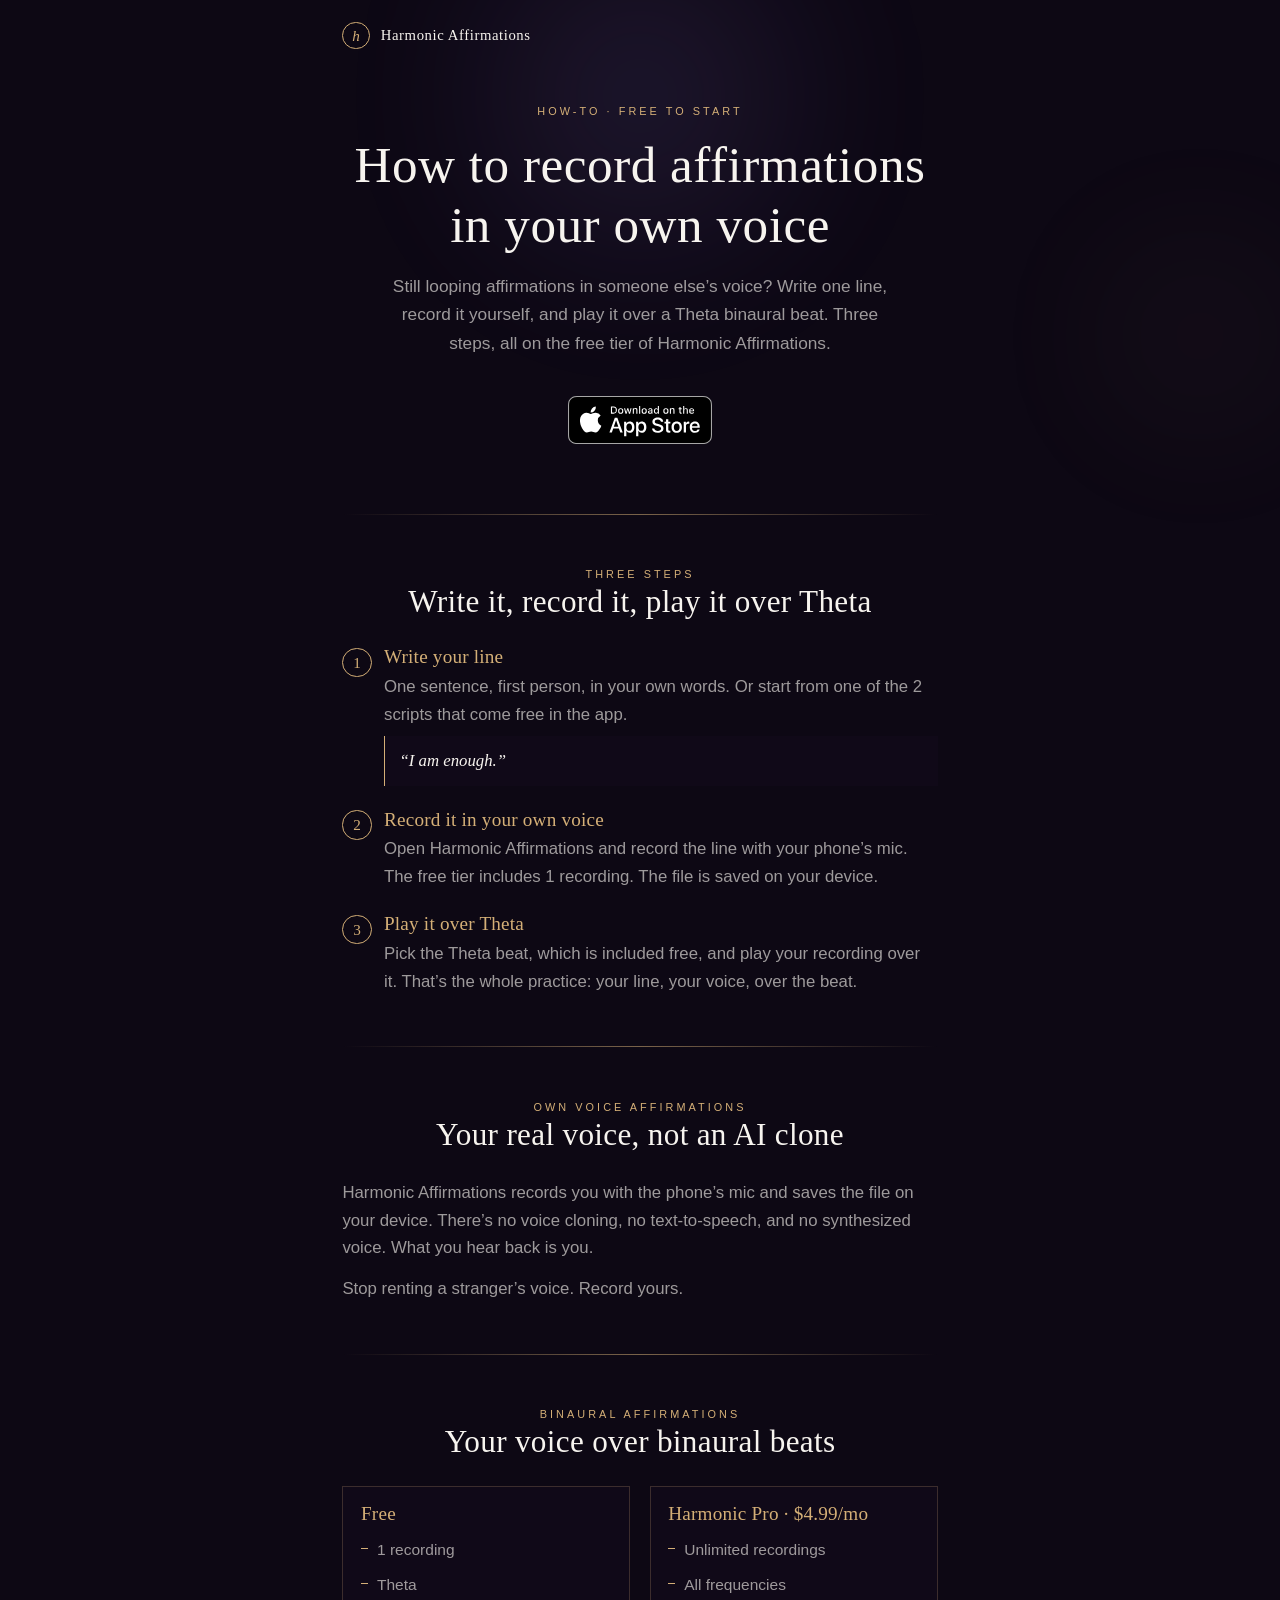
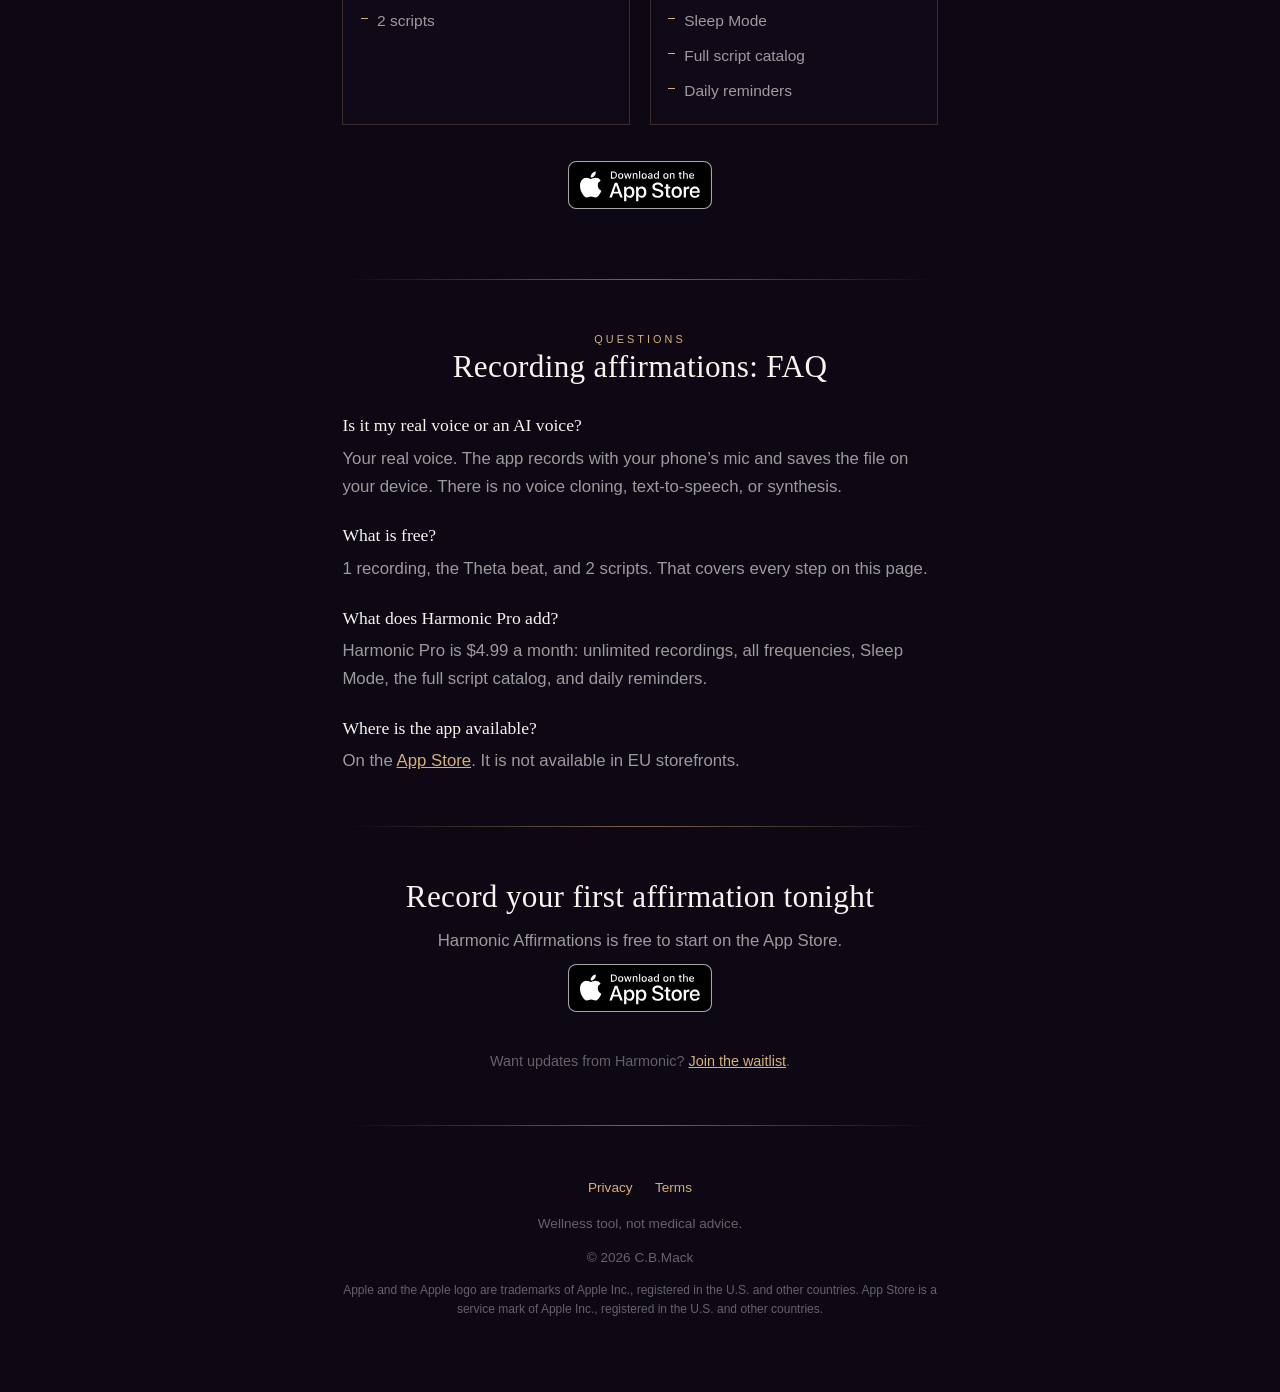
==== record-affirmations/index.html @ 3882a12c "Add record-affirmations how-to landing page. Static page for recording your own affirmations over a " ====
<!DOCTYPE html>
<!--
  Test 3 SEO landing page (round 2). READY FOR CHRIS PUBLISH OK.
  Provider token pt=128804235 wired; Apple badge SVG present; Terra PASS (remove totalTime already applied).
  Location: harmonic-legal /record-affirmations/
  -> https://vwnbhwgcs9-stack.github.io/harmonic-legal/record-affirmations/
  Wording: "play it over Theta" stays until Luna confirms looping.
-->
<html lang="en">
<head>
  <meta charset="utf-8" />
  <meta name="viewport" content="width=device-width, initial-scale=1" />
  <meta name="theme-color" content="#0d0814" />

  <title>How to Record Affirmations in Your Own Voice | Harmonic</title>
  <meta name="description" content="Write one affirmation, record it in your own voice, and play it over a Theta binaural beat. Free to start. Your real voice, not an AI clone." />

  <!-- URL confirmed by Chris, Oct 15 2026 -->
  <link rel="canonical" href="https://vwnbhwgcs9-stack.github.io/harmonic-legal/record-affirmations/" />

  <!-- Smart App Banner (Safari on iPhone). Campaign tokens via affiliate-data (pt from ASC). -->
  <meta name="apple-itunes-app" content="app-id=6763257281, affiliate-data=pt=128804235&amp;ct=web-lp1&amp;mt=8" />

  <!-- Open Graph -->
  <meta property="og:type" content="website" />
  <meta property="og:site_name" content="Harmonic Affirmations" />
  <meta property="og:title" content="How to record affirmations in your own voice" />
  <meta property="og:description" content="Write one line, record it in your own voice, play it over Theta. Free to start in Harmonic Affirmations on the App Store." />
  <meta property="og:url" content="https://vwnbhwgcs9-stack.github.io/harmonic-legal/record-affirmations/" />
  <!-- TODO before publishing: add a 1200x630 share image, then uncomment.
  <meta property="og:image" content="https://vwnbhwgcs9-stack.github.io/harmonic-legal/record-affirmations/assets/og-1200x630.png" />
  -->
  <meta name="twitter:card" content="summary" />

  <link rel="stylesheet" href="styles.css" />

  <script type="application/ld+json">
  {
    "@context": "https://schema.org",
    "@graph": [
      {
        "@type": "HowTo",
        "name": "How to record affirmations in your own voice",
        "description": "Write one affirmation, record it in your own voice, and play it over a Theta binaural beat in Harmonic Affirmations. All three steps are on the free tier.",
        "tool": [{ "@type": "HowToTool", "name": "Harmonic Affirmations (App Store)" }],
        "step": [
          {
            "@type": "HowToStep",
            "position": 1,
            "name": "Write your line",
            "text": "Write one affirmation in the first person, or start from one of the 2 scripts included free in the app.",
            "url": "https://vwnbhwgcs9-stack.github.io/harmonic-legal/record-affirmations/#step-write"
          },
          {
            "@type": "HowToStep",
            "position": 2,
            "name": "Record it in your own voice",
            "text": "Record the line with your phone's mic in Harmonic Affirmations. It records your real voice, not an AI clone, and the file is saved on your device. The free tier includes 1 recording.",
            "url": "https://vwnbhwgcs9-stack.github.io/harmonic-legal/record-affirmations/#step-record"
          },
          {
            "@type": "HowToStep",
            "position": 3,
            "name": "Play it over Theta",
            "text": "Play your recording over the Theta binaural beat, which is included on the free tier.",
            "url": "https://vwnbhwgcs9-stack.github.io/harmonic-legal/record-affirmations/#step-theta"
          }
        ]
      },
      {
        "@type": "FAQPage",
        "mainEntity": [
          {
            "@type": "Question",
            "name": "Is it my real voice or an AI voice?",
            "acceptedAnswer": { "@type": "Answer", "text": "Your real voice. Harmonic Affirmations records with your phone's mic and saves the file on your device. There is no voice cloning, text-to-speech, or synthesis." }
          },
          {
            "@type": "Question",
            "name": "What is free?",
            "acceptedAnswer": { "@type": "Answer", "text": "The free tier includes 1 recording, the Theta beat, and 2 scripts." }
          },
          {
            "@type": "Question",
            "name": "What does Harmonic Pro add?",
            "acceptedAnswer": { "@type": "Answer", "text": "Harmonic Pro is $4.99 a month. It adds unlimited recordings, all frequencies, Sleep Mode, the full script catalog, and daily reminders." }
          },
          {
            "@type": "Question",
            "name": "Where is the app available?",
            "acceptedAnswer": { "@type": "Answer", "text": "On the App Store. It is not available in EU storefronts." }
          }
        ]
      }
    ]
  }
  </script>
</head>
<body>
  <div class="atmosphere" aria-hidden="true">
    <div class="orb orb-a"></div>
    <div class="orb orb-b"></div>
  </div>

  <div class="wrap">
    <header class="top">
      <a class="mark" href="https://vwnbhwgcs9-stack.github.io/harmonic-legal/">
        <span class="mark-h">h</span>
        <span class="mark-name">Harmonic Affirmations</span>
      </a>
    </header>

    <main id="top">
      <section class="hero" aria-labelledby="page-title">
        <p class="kicker">How-to · free to start</p>
        <h1 id="page-title">How to record affirmations in your own voice</h1>
        <p class="lede">Still looping affirmations in someone else’s voice? Write one line, record it yourself, and play it over a Theta binaural beat. Three steps, all on the free tier of Harmonic Affirmations.</p>
        <a class="badge-link" href="https://apps.apple.com/us/app/harmonic-affirmations/id6763257281?pt=128804235&amp;ct=web-lp1&amp;mt=8" data-cta="badge-hero">
          <img src="assets/Download_on_the_App_Store_Badge.svg" alt="Download on the App Store" width="144" height="48" />
        </a>
      </section>

      <hr class="rule" />

      <section aria-labelledby="steps-heading">
        <div class="section-head">
          <p class="kicker">Three steps</p>
          <h2 id="steps-heading">Write it, record it, play it over Theta</h2>
        </div>
        <ol class="steps">
          <li id="step-write">
            <h3>Write your line</h3>
            <p>One sentence, first person, in your own words. Or start from one of the 2 scripts that come free in the app.</p>
            <span class="example">“I am enough.”</span>
          </li>
          <li id="step-record">
            <h3>Record it in your own voice</h3>
            <p>Open Harmonic Affirmations and record the line with your phone’s mic. The free tier includes 1 recording. The file is saved on your device.</p>
          </li>
          <li id="step-theta">
            <h3>Play it over Theta</h3>
            <p>Pick the Theta beat, which is included free, and play your recording over it. That’s the whole practice: your line, your voice, over the beat.</p>
          </li>
        </ol>
      </section>

      <hr class="rule" />

      <section aria-labelledby="own-voice-heading">
        <div class="section-head">
          <p class="kicker">Own voice affirmations</p>
          <h2 id="own-voice-heading">Your real voice, not an AI clone</h2>
        </div>
        <p>Harmonic Affirmations records you with the phone’s mic and saves the file on your device. There’s no voice cloning, no text-to-speech, and no synthesized voice. What you hear back is you.</p>
        <p>Stop renting a stranger’s voice. Record yours.</p>
      </section>

      <hr class="rule" />

      <section aria-labelledby="binaural-heading">
        <div class="section-head">
          <p class="kicker">Binaural affirmations</p>
          <h2 id="binaural-heading">Your voice over binaural beats</h2>
        </div>
        <div class="tiers">
          <div class="tier">
            <h3>Free</h3>
            <ul>
              <li>1 recording</li>
              <li>Theta</li>
              <li>2 scripts</li>
            </ul>
          </div>
          <div class="tier">
            <h3>Harmonic Pro · $4.99/mo</h3>
            <ul>
              <li>Unlimited recordings</li>
              <li>All frequencies</li>
              <li>Sleep Mode</li>
              <li>Full script catalog</li>
              <li>Daily reminders</li>
            </ul>
          </div>
        </div>
        <p class="center" style="margin-top: 1.6rem;">
          <a class="badge-link" href="https://apps.apple.com/us/app/harmonic-affirmations/id6763257281?pt=128804235&amp;ct=web-lp1&amp;mt=8" data-cta="badge-tiers">
            <img src="assets/Download_on_the_App_Store_Badge.svg" alt="Download on the App Store" width="144" height="48" />
          </a>
        </p>
      </section>

      <hr class="rule" />

      <section aria-labelledby="faq-heading">
        <div class="section-head">
          <p class="kicker">Questions</p>
          <h2 id="faq-heading">Recording affirmations: FAQ</h2>
        </div>
        <dl class="faq">
          <dt>Is it my real voice or an AI voice?</dt>
          <dd>Your real voice. The app records with your phone’s mic and saves the file on your device. There is no voice cloning, text-to-speech, or synthesis.</dd>
          <dt>What is free?</dt>
          <dd>1 recording, the Theta beat, and 2 scripts. That covers every step on this page.</dd>
          <dt>What does Harmonic Pro add?</dt>
          <dd>Harmonic Pro is $4.99 a month: unlimited recordings, all frequencies, Sleep Mode, the full script catalog, and daily reminders.</dd>
          <dt>Where is the app available?</dt>
          <dd>On the <a href="https://apps.apple.com/us/app/harmonic-affirmations/id6763257281?pt=128804235&amp;ct=web-lp1&amp;mt=8" data-cta="text-faq">App Store</a>. It is not available in EU storefronts.</dd>
        </dl>
      </section>

      <hr class="rule" />

      <section class="center" aria-labelledby="cta-heading">
        <h2 id="cta-heading">Record your first affirmation tonight</h2>
        <p>Harmonic Affirmations is free to start on the App Store.</p>
        <a class="badge-link" href="https://apps.apple.com/us/app/harmonic-affirmations/id6763257281?pt=128804235&amp;ct=web-lp1&amp;mt=8" data-cta="badge-footer">
          <img src="assets/Download_on_the_App_Store_Badge.svg" alt="Download on the App Store" width="144" height="48" />
        </a>
        <!-- Waitlist: secondary only, per the plan and facts.md -->
        <p class="secondary">Want updates from Harmonic? <a href="https://vwnbhwgcs9-stack.github.io/harmonic-legal/">Join the waitlist</a>.</p>
      </section>

      <hr class="rule" />
    </main>

    <footer>
      <nav aria-label="Legal">
        <a href="https://vwnbhwgcs9-stack.github.io/harmonic-legal/privacy.html">Privacy</a>
        <a href="https://vwnbhwgcs9-stack.github.io/harmonic-legal/terms.html">Terms</a>
      </nav>
      <p>Wellness tool, not medical advice.</p>
      <p class="copy">© 2026 C.B.Mack</p>
      <p class="tm">Apple and the Apple logo are trademarks of Apple Inc., registered in the U.S. and other countries. App Store is a service mark of Apple Inc., registered in the U.S. and other countries.</p>
    </footer>
  </div>
</body>
</html>
---- record-affirmations/styles.css ----
/* Harmonic Affirmations: round-2 landing page (DRAFT)
   Palette, fonts, and components copied from the live site
   /workspace/harmonic-legal/index.html (vwnbhwgcs9-stack.github.io/harmonic-legal/),
   which keeps its CSS inline. Same tokens so the page matches. */
:root {
  --bg: #0d0814;
  --bg-alt: #140c1c;
  --gold: #d4af77;
  --gold-soft: rgba(212, 175, 119, 0.22);
  --amethyst: #a78bfa;
  --cream: #f7f4ef;
  --muted: rgba(247, 244, 239, 0.62);
  --faint: rgba(247, 244, 239, 0.38);
  --serif: Palatino, "Palatino Linotype", "Book Antiqua", Georgia, serif;
  --sans: "Avenir Next", "Gill Sans", "Gill Sans MT", Calibri, "Trebuchet MS", sans-serif;
}
* { box-sizing: border-box; margin: 0; padding: 0; }
html { scroll-behavior: smooth; }
@media (prefers-reduced-motion: reduce) { html { scroll-behavior: auto; } }
body {
  font-family: var(--sans); background: var(--bg); color: var(--cream);
  line-height: 1.65; font-size: 1.05rem; min-height: 100vh; -webkit-font-smoothing: antialiased;
}
.atmosphere { position: fixed; inset: 0; pointer-events: none; z-index: 0; overflow: hidden; }
.orb { position: absolute; border-radius: 50%; filter: blur(80px); opacity: 0.45; }
.orb-a { width: 28rem; height: 28rem; top: -8rem; left: 50%; transform: translateX(-50%);
  background: radial-gradient(circle, rgba(167, 139, 250, 0.35), transparent 70%); }
.orb-b { width: 18rem; height: 18rem; top: 12rem; right: -4rem;
  background: radial-gradient(circle, rgba(212, 175, 119, 0.18), transparent 70%); }
.wrap { position: relative; z-index: 1; max-width: 40rem; margin: 0 auto; padding: 0 1.4rem 4.5rem; }
header.top { display: flex; align-items: center; justify-content: space-between; padding: 1.35rem 0 0; }
.mark { display: flex; align-items: center; gap: 0.7rem; text-decoration: none; color: var(--cream); }
.mark-h { width: 1.7rem; height: 1.7rem; border: 1px solid var(--gold); border-radius: 50%;
  display: grid; place-items: center; font-family: var(--serif); font-style: italic;
  color: var(--gold); font-size: 0.95rem; line-height: 1; }
.mark-name { font-family: var(--serif); font-size: 0.92rem; letter-spacing: 0.04em; }
.kicker { font-size: 0.68rem; letter-spacing: 0.28em; text-transform: uppercase; color: var(--gold); font-weight: 500; }
h1, h2, h3 { font-family: var(--serif); font-weight: 400; line-height: 1.18; letter-spacing: 0.01em; }
h1 { font-size: clamp(2.1rem, 7.6vw, 3.2rem); margin: 0.85rem 0 1rem; }
h2 { font-size: clamp(1.45rem, 4.2vw, 1.95rem); margin-bottom: 0.7rem; }
h3 { font-size: 1.2rem; color: var(--gold); margin-bottom: 0.4rem; }
p + p { margin-top: 0.8rem; }
.lede { color: var(--muted); font-size: 1.08rem; max-width: 32rem; }
.rule { border: 0; height: 1px; background: linear-gradient(90deg, transparent, var(--gold), transparent);
  opacity: 0.55; margin: 3.2rem 0; }
.hero { padding-top: 3.4rem; text-align: center; }
.hero .lede { margin: 0 auto 1.8rem; }
.center { text-align: center; }
.section-head { text-align: center; margin-bottom: 1.6rem; }
.section-head .lede { margin: 0.5rem auto 0; }
section p, section li { color: var(--muted); }

/* App Store badge: Apple artwork, unmodified. Min 40px tall on screen,
   clear space = 1/4 badge height (Apple Marketing Guidelines). */
.badge-link { display: inline-block; padding: 10px; line-height: 0; }
.badge-link img { height: 48px; width: auto; display: block; }
.badge-link:focus-visible { outline: 2px solid var(--amethyst); outline-offset: 3px; }

.steps { list-style: none; counter-reset: step; display: grid; gap: 1.4rem; }
.steps li { counter-increment: step; position: relative; padding-left: 2.6rem; }
.steps li::before { content: counter(step); position: absolute; left: 0; top: 0.1rem;
  width: 1.7rem; height: 1.7rem; border: 1px solid var(--gold); border-radius: 50%;
  display: grid; place-items: center; font-family: var(--serif); color: var(--gold); font-size: 0.95rem; }
.steps h3 { margin-bottom: 0.25rem; }
.example { display: block; margin-top: 0.5rem; padding: 0.7rem 0.9rem; border-left: 1px solid var(--gold);
  font-family: var(--serif); font-style: italic; color: var(--cream); background: rgba(20, 12, 28, 0.55); }

.tiers { display: grid; gap: 1.2rem; }
@media (min-width: 600px) { .tiers { grid-template-columns: 1fr 1fr; } }
.tier { border: 1px solid var(--gold-soft); background: rgba(20, 12, 28, 0.55); padding: 1rem 1.1rem; }
.tier ul { list-style: none; margin-top: 0.4rem; }
.tier li { padding: 0.3rem 0 0.3rem 1rem; position: relative; font-size: 0.97rem; }
.tier li::before { content: ""; position: absolute; left: 0; top: 0.95rem; width: 0.45rem; height: 1px; background: var(--gold); }

.faq dt { font-family: var(--serif); color: var(--cream); font-size: 1.1rem; margin-top: 1.3rem; }
.faq dd { color: var(--muted); margin-top: 0.3rem; }

.secondary { font-size: 0.9rem; color: var(--faint); margin-top: 1.2rem; }
.secondary a, .faq a { color: var(--gold); }

footer { margin-top: 0.5rem; text-align: center; color: var(--faint); font-size: 0.85rem; }
footer nav { display: flex; justify-content: center; gap: 1.4rem; margin-bottom: 0.85rem; }
footer a { color: var(--gold); text-decoration: none; }
footer a:hover { text-decoration: underline; }
footer .copy { margin-top: 0.7rem; }
footer .tm { margin-top: 0.7rem; font-size: 0.75rem; }
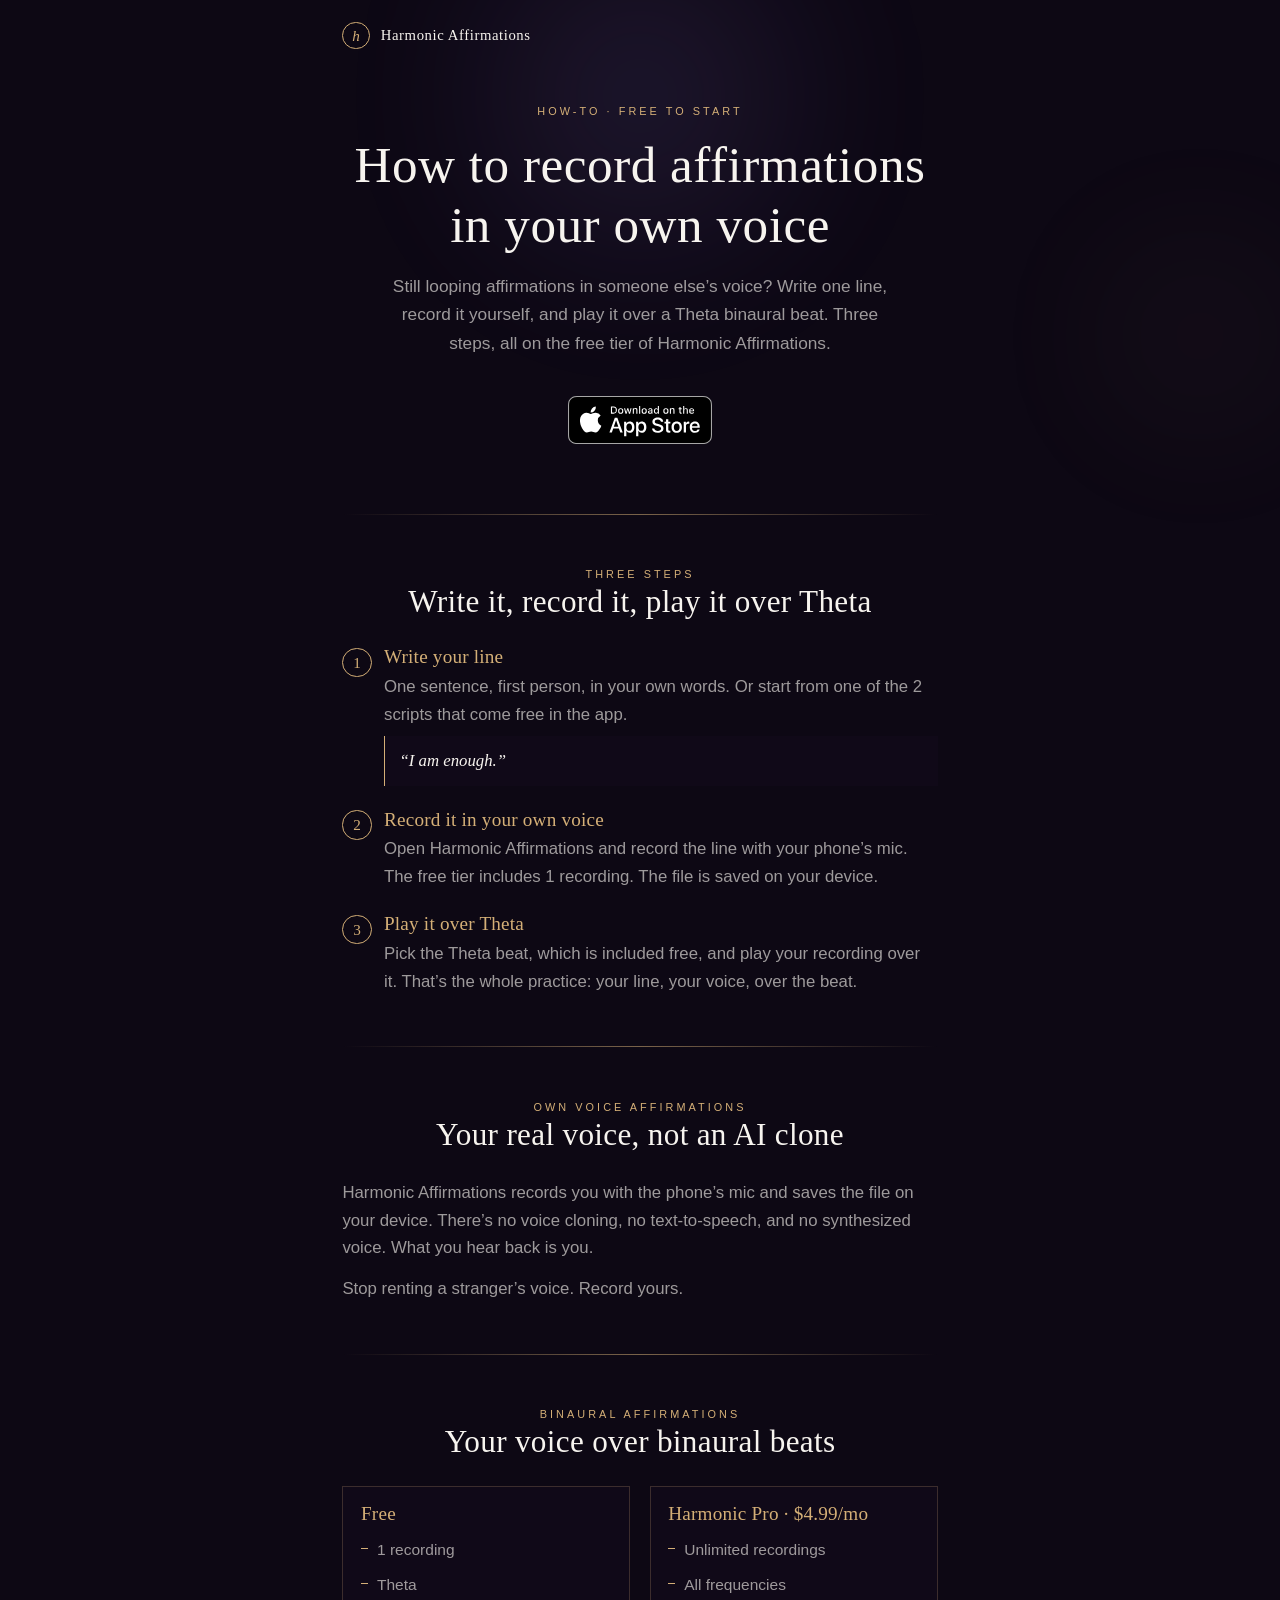
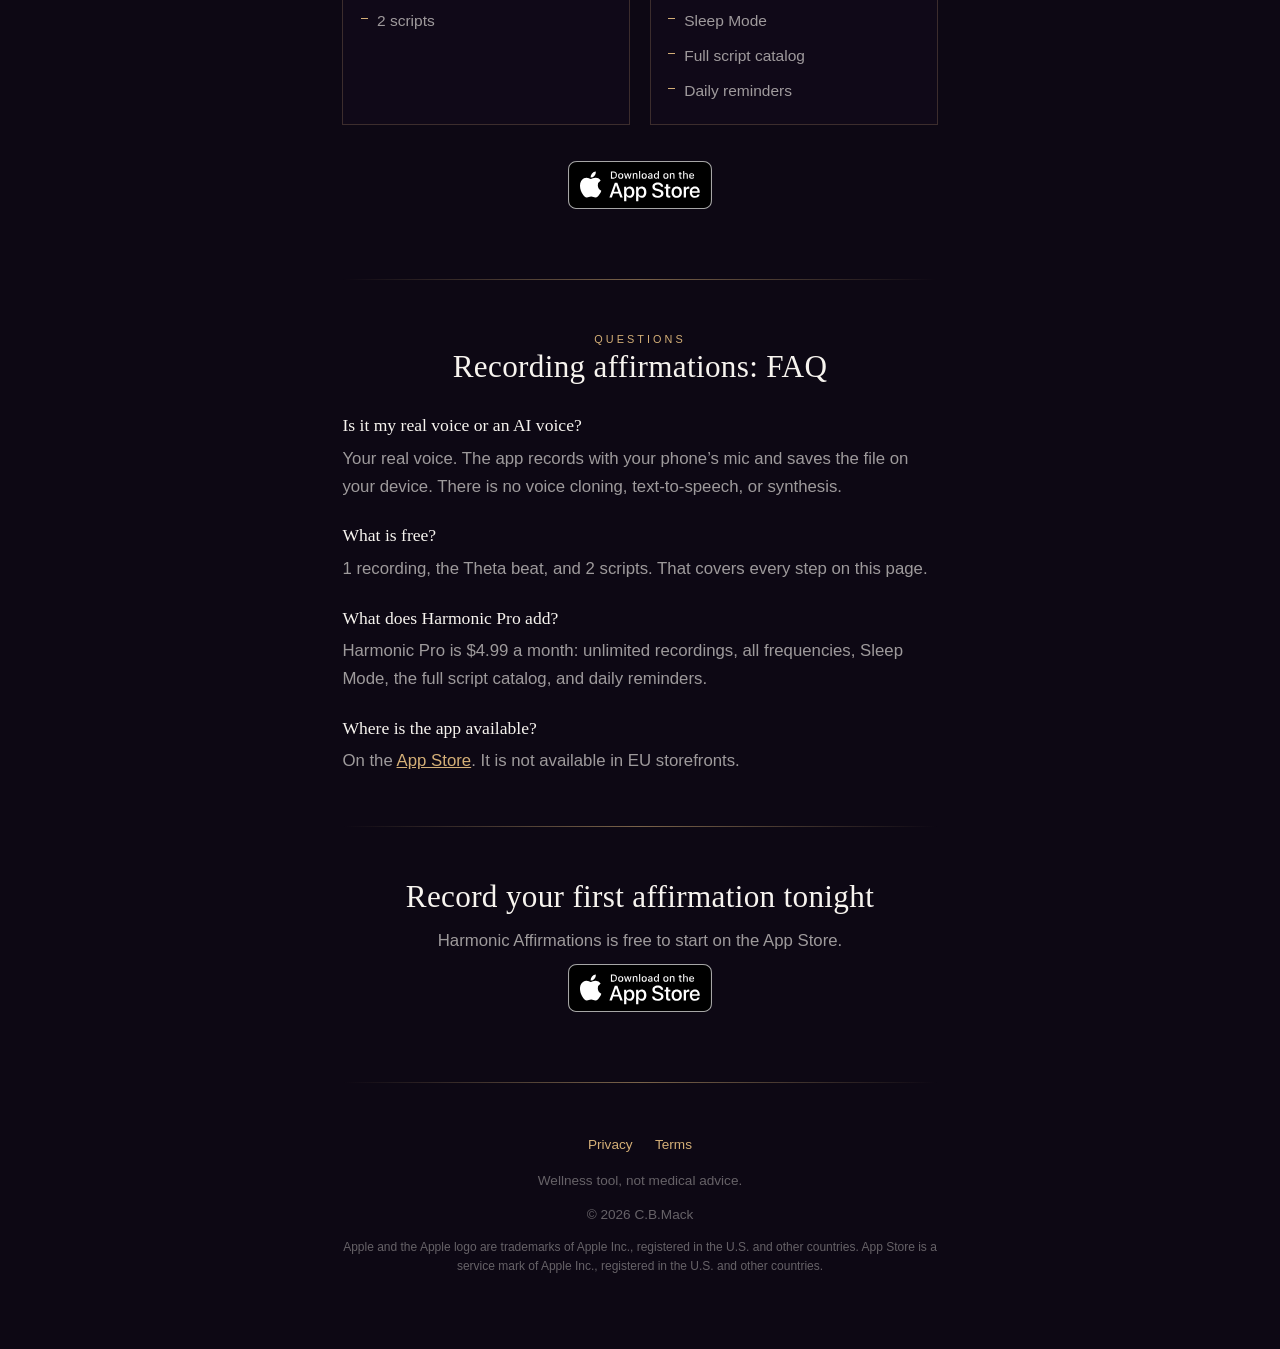
==== commit 3683b954: "Remove waitlist link and internal comments from the affirmations page. The homepage no longer has a " ====
--- a/record-affirmations/index.html
+++ b/record-affirmations/index.html
@@ -1,11 +1,4 @@
 <!DOCTYPE html>
-<!--
-  Test 3 SEO landing page (round 2). READY FOR CHRIS PUBLISH OK.
-  Provider token pt=128804235 wired; Apple badge SVG present; Terra PASS (remove totalTime already applied).
-  Location: harmonic-legal /record-affirmations/
-  -> https://vwnbhwgcs9-stack.github.io/harmonic-legal/record-affirmations/
-  Wording: "play it over Theta" stays until Luna confirms looping.
--->
 <html lang="en">
 <head>
   <meta charset="utf-8" />
@@ -15,10 +8,8 @@
   <title>How to Record Affirmations in Your Own Voice | Harmonic</title>
   <meta name="description" content="Write one affirmation, record it in your own voice, and play it over a Theta binaural beat. Free to start. Your real voice, not an AI clone." />
 
-  <!-- URL confirmed by Chris, Oct 15 2026 -->
   <link rel="canonical" href="https://vwnbhwgcs9-stack.github.io/harmonic-legal/record-affirmations/" />
 
-  <!-- Smart App Banner (Safari on iPhone). Campaign tokens via affiliate-data (pt from ASC). -->
   <meta name="apple-itunes-app" content="app-id=6763257281, affiliate-data=pt=128804235&amp;ct=web-lp1&amp;mt=8" />
 
   <!-- Open Graph -->
@@ -27,9 +18,6 @@
   <meta property="og:title" content="How to record affirmations in your own voice" />
   <meta property="og:description" content="Write one line, record it in your own voice, play it over Theta. Free to start in Harmonic Affirmations on the App Store." />
   <meta property="og:url" content="https://vwnbhwgcs9-stack.github.io/harmonic-legal/record-affirmations/" />
-  <!-- TODO before publishing: add a 1200x630 share image, then uncomment.
-  <meta property="og:image" content="https://vwnbhwgcs9-stack.github.io/harmonic-legal/record-affirmations/assets/og-1200x630.png" />
-  -->
   <meta name="twitter:card" content="summary" />
 
   <link rel="stylesheet" href="styles.css" />
@@ -216,8 +204,6 @@
         <a class="badge-link" href="https://apps.apple.com/us/app/harmonic-affirmations/id6763257281?pt=128804235&amp;ct=web-lp1&amp;mt=8" data-cta="badge-footer">
           <img src="assets/Download_on_the_App_Store_Badge.svg" alt="Download on the App Store" width="144" height="48" />
         </a>
-        <!-- Waitlist: secondary only, per the plan and facts.md -->
-        <p class="secondary">Want updates from Harmonic? <a href="https://vwnbhwgcs9-stack.github.io/harmonic-legal/">Join the waitlist</a>.</p>
       </section>
 
       <hr class="rule" />
